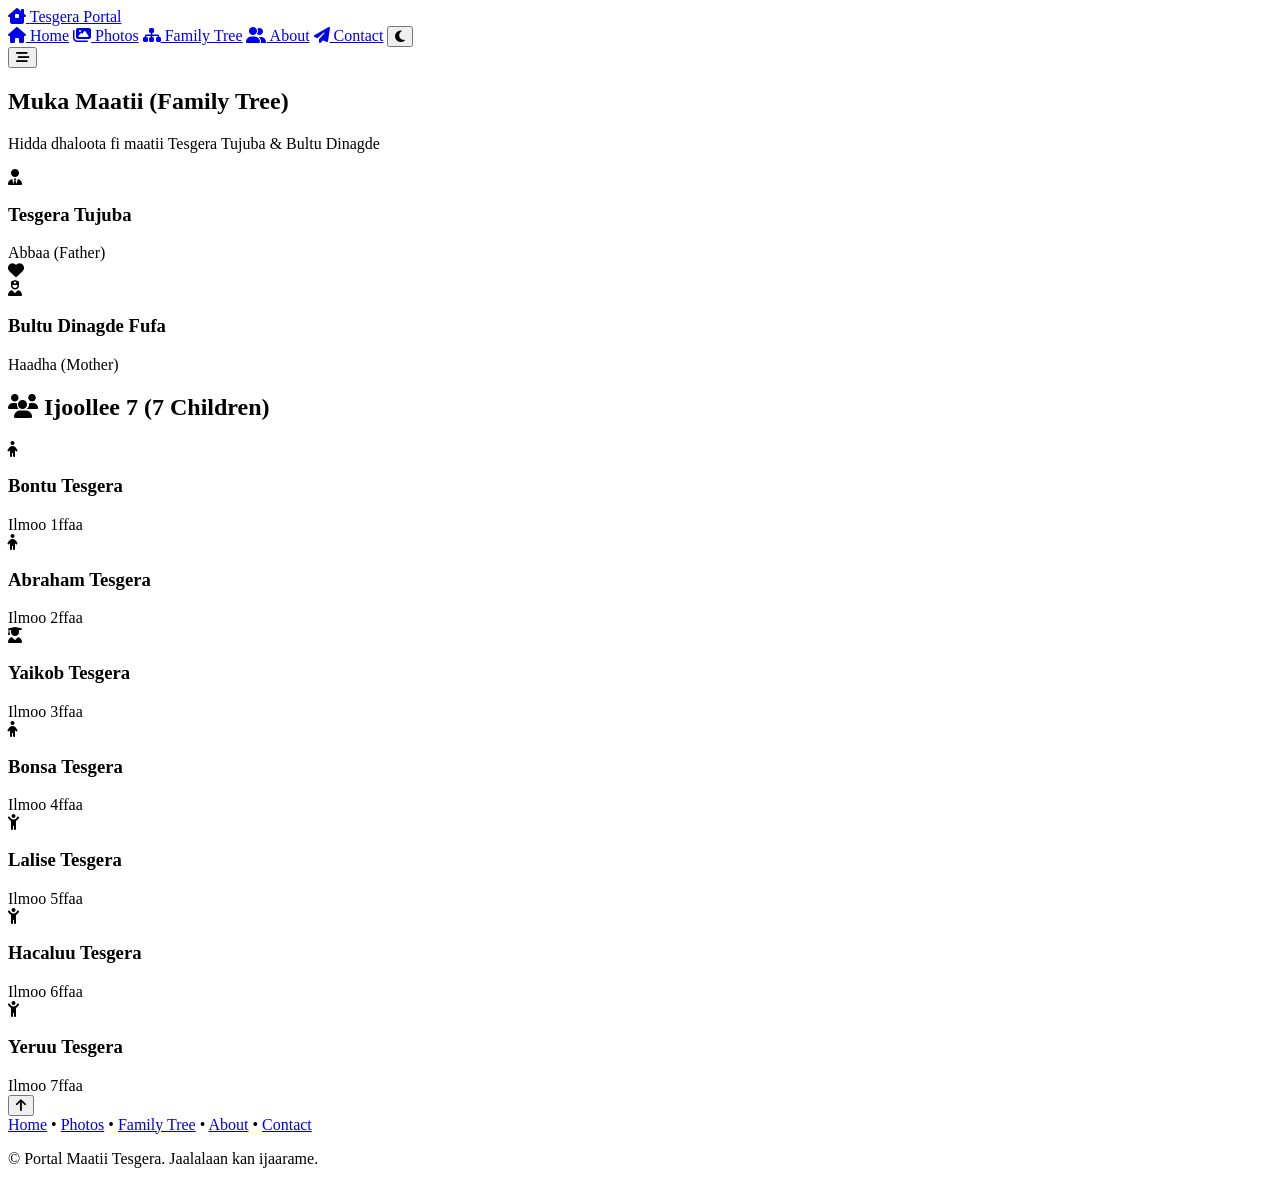
==== tree.html @ 03f7f38f "uploaded" ====
<!DOCTYPE html>
<html lang="om" data-theme="dark">
<head>
  <meta charset="UTF-8">
  <meta name="viewport" content="width=device-width, initial-scale=1.0, maximum-scale=1.0, user-scalable=no">
  <title>Tesgera Family Portal | Family Tree</title>
  
  <!-- Font Awesome Icons -->
  <link rel="stylesheet" href="https://cdnjs.cloudflare.com/ajax/libs/font-awesome/6.4.0/css/all.min.css">
  
  <!-- Google Fonts -->
  <link rel="preconnect" href="https://fonts.googleapis.com">
  <link rel="preconnect" href="https://fonts.gstatic.com" crossorigin>
  <link href="https://fonts.googleapis.com/css2?family=Plus+Jakarta+Sans:wght@400;500;600;700;800&display=swap" rel="stylesheet">
  
  <!-- Main Stylesheet -->
  <link rel="stylesheet" href="css/style.css">
</head>
<body>

  <!-- ==========================================================================
       1. HEADER & NAVIGATION
       ========================================================================== -->
  <header class="header">
    <a href="index.html" class="logo">
      <i class="fas fa-house-chimney-window"></i>
      <span>Tesgera</span> Portal
    </a>

    <!-- Navigation Links -->
    <nav id="navbar" class="navbar">
      <a href="index.html" class="nav-link"><i class="fas fa-home"></i> Home</a>
      <a href="photo.html" class="nav-link"><i class="fas fa-images"></i> Photos</a>
      <a href="tree.html" class="nav-link active"><i class="fas fa-sitemap"></i> Family Tree</a>
      <a href="about.html" class="nav-link"><i class="fas fa-user-group"></i> About</a>
      <a href="contact.html" class="nav-link"><i class="fas fa-paper-plane"></i> Contact</a>
      
      <!-- Click-to-Toggle Theme Button -->
      <button id="theme-toggle-btn" class="theme-toggle-btn" aria-label="Toggle Theme">
        <i class="fas fa-moon" id="theme-icon"></i>
        <span id="theme-text"></span>
      </button>
    </nav>

    <!-- Mobile Navigation Toggle Button -->
    <button id="menu-toggle" class="menu-toggle" aria-label="Toggle Menu">
      <i class="fas fa-bars-staggered"></i>
    </button>
  </header>

  <!-- ==========================================================================
       2. INTERACTIVE FAMILY TREE CONTAINER
       ========================================================================== -->
  <main class="container">
    <section class="tree-wrapper">
      
      <div class="section-header center">
        <h1 class="section-title">Muka Maatii (Family Tree)</h1>
        <p class="section-desc">Hidda dhaloota fi maatii Tesgera Tujuba & Bultu Dinagde</p>
      </div>

      <!-- Family Tree Hierarchy Structure -->
      <div class="tree-container">
        
        <!-- Parent Generation (Roots) -->
        <div class="tree-level parents-level">
          <!-- Father -->
          <div class="tree-card parent-card primary">
            <div class="avatar">
              <img src="images/Father.jpg" alt="Tesgera Tujuba" onerror="this.style.display='none'; this.nextElementSibling.style.display='flex';">
              <i class="fas fa-user-tie" style="display:none;"></i>
            </div>
            <div class="card-info">
              <h3>Tesgera Tujuba</h3>
              <span class="relation-tag">Abbaa (Father)</span>
            </div>
          </div>

          <div class="family-union-badge" title="Jaalala Maatii">
            <i class="fas fa-heart"></i>
          </div>

          <!-- Mother -->
          <div class="tree-card parent-card secondary">
            <div class="avatar">
              <img src="images/Mother.jpg" alt="Bultu Dinagde Fufa" onerror="this.style.display='none'; this.nextElementSibling.style.display='flex';">
              <i class="fas fa-user-nurse" style="display:none;"></i>
            </div>
            <div class="card-info">
              <h3>Bultu Dinagde Fufa</h3>
              <span class="relation-tag">Haadha (Mother)</span>
            </div>
          </div>
        </div>

        <!-- Connecting Visual Line -->
        <div class="tree-connector-line"></div>

        <!-- Children Generation Grid (7 Children) -->
        <div class="tree-level children-level">
          <h2 class="level-title"><i class="fas fa-users"></i> Ijoollee 7 (7 Children)</h2>
          
          <div class="children-grid">
            
            <!-- Child 1: Bontu -->
            <div class="tree-card child-card">
              <div class="avatar">
                <img src="images/chil11.jpg" alt="Bontu Tesgera" onerror="this.style.display='none'; this.nextElementSibling.style.display='flex';">
                <i class="fas fa-child" style="display:none;"></i>
              </div>
              <div class="card-info">
                <h3>Bontu Tesgera</h3>
                <span class="child-tag">Ilmoo 1ffaa</span>
              </div>
            </div>

            <!-- Child 2: Abraham -->
            <div class="tree-card child-card">
              <div class="avatar">
                <img src="images/chil2.jpg" alt="Abraham Tesgera" onerror="this.style.display='none'; this.nextElementSibling.style.display='flex';">
                <i class="fas fa-child" style="display:none;"></i>
              </div>
              <div class="card-info">
                <h3>Abraham Tesgera</h3>
                <span class="child-tag">Ilmoo 2ffaa</span>
              </div>
            </div>

            <!-- Child 3: Yaikob -->
            <div class="tree-card child-card">
              <div class="avatar">
                <img src="images/child1.jpg" alt="Yaikob Tesgera" onerror="this.style.display='none'; this.nextElementSibling.style.display='flex';">
                <i class="fas fa-user-graduate" style="display:none;"></i>
              </div>
              <div class="card-info">
                <h3>Yaikob Tesgera</h3>
                <span class="child-tag">Ilmoo 3ffaa</span>
              </div>
            </div>

            <!-- Child 4: Bonsa -->
            <div class="tree-card child-card">
              <div class="avatar">
                <img src="images/child4.jpg" alt="Bonsa Tesgera" onerror="this.style.display='none'; this.nextElementSibling.style.display='flex';">
                <i class="fas fa-child" style="display:none;"></i>
              </div>
              <div class="card-info">
                <h3>Bonsa Tesgera</h3>
                <span class="child-tag">Ilmoo 4ffaa</span>
              </div>
            </div>

            <!-- Child 5: Lalise -->
            <div class="tree-card child-card">
              <div class="avatar">
                <img src="images/ch5.jpg" alt="Lalise Tesgera" onerror="this.style.display='none'; this.nextElementSibling.style.display='flex';">
                <i class="fas fa-child-reaching" style="display:none;"></i>
              </div>
              <div class="card-info">
                <h3>Lalise Tesgera</h3>
                <span class="child-tag">Ilmoo 5ffaa</span>
              </div>
            </div>

            <!-- Child 6: Hacaluu -->
            <div class="tree-card child-card">
              <div class="avatar">
                <img src="images/child7.jpg" alt="Hacaluu Tesgera" onerror="this.style.display='none'; this.nextElementSibling.style.display='flex';">
                <i class="fas fa-child-reaching" style="display:none;"></i>
              </div>
              <div class="card-info">
                <h3>Hacaluu Tesgera</h3>
                <span class="child-tag">Ilmoo 6ffaa</span>
              </div>
            </div>

            <!-- Child 7: Yeruu -->
            <div class="tree-card child-card">
              <div class="avatar">
                <img src="images/child7.jpg" alt="Yeruu Tesgera" onerror="this.style.display='none'; this.nextElementSibling.style.display='flex';">
                <i class="fas fa-child-reaching" style="display:none;"></i>
              </div>
              <div class="card-info">
                <h3>Yeruu Tesgera</h3>
                <span class="child-tag">Ilmoo 7ffaa</span>
              </div>
            </div>

          </div>
        </div>

      </div>
    </section>
  </main>

  <!-- Floating Back-to-Top Button -->
  <button id="scrollTopBtn" title="Gara irraatti deebi'i"><i class="fas fa-arrow-up"></i></button>

  <!-- ==========================================================================
       3. FOOTER
       ========================================================================== -->
  <footer class="footer">
    <div class="footer-links">
      <a href="index.html">Home</a> • 
      <a href="photo.html">Photos</a> • 
      <a href="tree.html">Family Tree</a> • 
      <a href="about.html">About</a> • 
      <a href="contact.html">Contact</a>
    </div>
    <p>&copy; <span id="jabaa-year"></span> Portal Maatii Tesgera. Jaalalaan kan ijaarame.</p>
  </footer>

  <script src="js/family.js"></script>
</body>
</html>
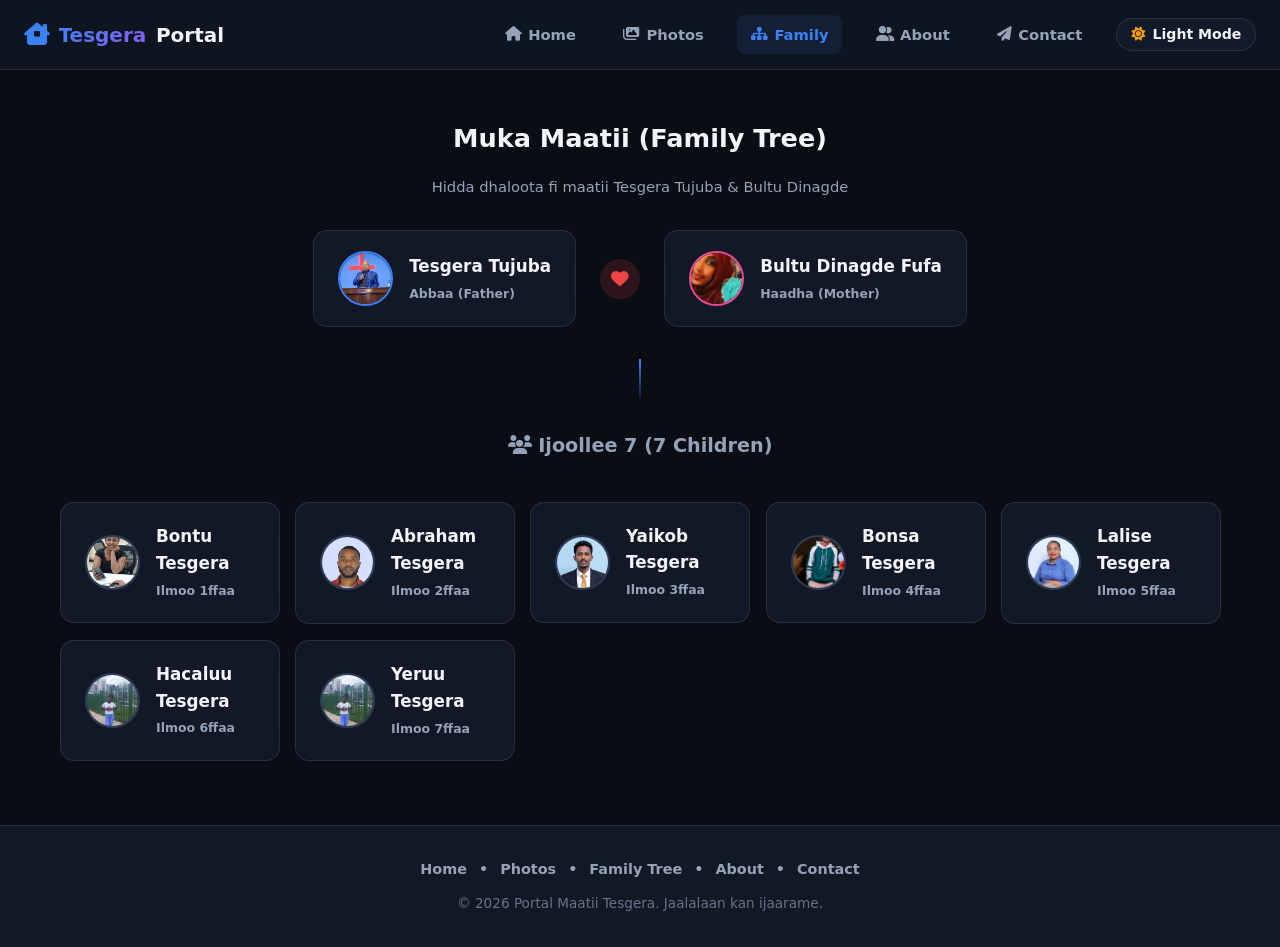
==== commit 42fadd20: "Fix HTML formatting and structure in tree.html" ====
--- a/tree.html
+++ b/tree.html
@@ -31,7 +31,7 @@
     <nav id="navbar" class="navbar">
       <a href="index.html" class="nav-link"><i class="fas fa-home"></i> Home</a>
       <a href="photo.html" class="nav-link"><i class="fas fa-images"></i> Photos</a>
-      <a href="tree.html" class="nav-link active"><i class="fas fa-sitemap"></i> Family Tree</a>
+      <a href="tree.html" class="nav-link active"><i class="fas fa-sitemap"></i> Family</a>
       <a href="about.html" class="nav-link"><i class="fas fa-user-group"></i> About</a>
       <a href="contact.html" class="nav-link"><i class="fas fa-paper-plane"></i> Contact</a>
       
@@ -212,4 +212,4 @@
 
   <script src="js/family.js"></script>
 </body>
-</html>+</html>
--- a/css/style.css
+++ b/css/style.css
@@ -0,0 +1,997 @@
+/* ==========================================================================
+   1. CSS VARIABLES & THEME SETUP
+   ========================================================================== */
+:root {
+  /* Color Palette - Dark Default */
+  --bg-primary: #0a0d14;
+  --bg-secondary: #121824;
+  --bg-card: rgba(22, 30, 46, 0.7);
+  --bg-glass: rgba(18, 24, 36, 0.75);
+  --border-color: rgba(255, 255, 255, 0.1);
+  --border-hover: rgba(59, 130, 246, 0.5);
+  
+  --text-primary: #f1f5f9;
+  --text-secondary: #94a3b8;
+  --text-muted: #64748b;
+
+  --accent-primary: #3b82f6;
+  --accent-color: #3b82f6;
+  --accent-hover: #2563eb;
+  --accent-glow: rgba(59, 130, 246, 0.25);
+  --accent-gradient: linear-gradient(135deg, #3b82f6 0%, #8b5cf6 100%);
+  --accent-danger: #ef4444;
+
+  /* Typography & Structure */
+  --font-main: 'Plus Jakarta Sans', system-ui, -apple-system, sans-serif;
+  --radius-sm: 8px;
+  --radius-md: 14px;
+  --radius-lg: 20px;
+  --radius-full: 9999px;
+  --shadow-sm: 0 4px 12px rgba(0, 0, 0, 0.15);
+  --shadow-lg: 0 12px 32px rgba(0, 0, 0, 0.35);
+
+  --header-height: 70px;
+  --transition-fast: 0.2s ease;
+  --transition-normal: 0.3s cubic-bezier(0.4, 0, 0.2, 1);
+}
+
+/* Light Theme Override */
+[data-theme="light"] {
+  --bg-primary: #f8fafc;
+  --bg-secondary: #ffffff;
+  --bg-card: rgba(255, 255, 255, 0.85);
+  --bg-glass: rgba(255, 255, 255, 0.8);
+  --border-color: rgba(0, 0, 0, 0.08);
+  --border-hover: rgba(59, 130, 246, 0.4);
+
+  --text-primary: #0f172a;
+  --text-secondary: #475569;
+  --text-muted: #94a3b8;
+
+  --shadow-sm: 0 4px 12px rgba(0, 0, 0, 0.05);
+  --shadow-lg: 0 12px 32px rgba(0, 0, 0, 0.1);
+}
+
+/* Global Resets */
+*, *::before, *::after {
+  box-sizing: border-box;
+  margin: 0;
+  padding: 0;
+}
+
+html {
+  scroll-behavior: smooth;
+  font-size: 16px;
+}
+
+body {
+  font-family: var(--font-main);
+  background-color: var(--bg-primary);
+  color: var(--text-primary);
+  line-height: 1.6;
+  min-height: 100vh;
+  display: flex;
+  flex-direction: column;
+  transition: background-color var(--transition-normal), color var(--transition-normal);
+  overflow-x: hidden;
+}
+
+a {
+  color: inherit;
+  text-decoration: none;
+}
+
+button {
+  font-family: inherit;
+  cursor: pointer;
+  border: none;
+  background: none;
+}
+
+/* ==========================================================================
+   2. HEADER & GLASSMORPHISM NAVIGATION
+   ========================================================================== */
+.header {
+  position: fixed;
+  top: 0;
+  left: 0;
+  right: 0;
+  height: var(--header-height);
+  background: var(--bg-glass);
+  backdrop-filter: blur(16px);
+  -webkit-backdrop-filter: blur(16px);
+  border-bottom: 1px solid var(--border-color);
+  display: flex;
+  align-items: center;
+  justify-content: space-between;
+  padding: 0 1.5rem;
+  z-index: 1000;
+  transition: background var(--transition-normal), border-color var(--transition-normal);
+}
+
+.logo {
+  display: flex;
+  align-items: center;
+  gap: 0.6rem;
+  font-weight: 800;
+  font-size: 1.25rem;
+  color: var(--text-primary);
+}
+
+.logo i {
+  color: var(--accent-primary);
+  font-size: 1.4rem;
+}
+
+.logo span {
+  background: var(--accent-gradient);
+  -webkit-background-clip: text;
+  -webkit-text-fill-color: transparent;
+}
+
+.navbar {
+  display: flex;
+  align-items: center;
+  gap: 1.25rem;
+}
+
+.nav-link {
+  display: flex;
+  align-items: center;
+  gap: 0.4rem;
+  font-weight: 600;
+  font-size: 0.92rem;
+  color: var(--text-secondary);
+  padding: 0.5rem 0.85rem;
+  border-radius: var(--radius-sm);
+  transition: all var(--transition-fast);
+}
+
+.nav-link:hover, .nav-link.active {
+  color: var(--accent-primary);
+  background: rgba(59, 130, 246, 0.1);
+}
+
+/* Theme Toggle Button */
+.theme-toggle-btn {
+  display: flex;
+  align-items: center;
+  gap: 0.5rem;
+  padding: 0.45rem 0.85rem;
+  border-radius: var(--radius-full);
+  background: var(--bg-card);
+  border: 1px solid var(--border-color);
+  color: var(--text-primary);
+  font-size: 0.88rem;
+  font-weight: 600;
+  transition: all var(--transition-fast);
+}
+
+.theme-toggle-btn:hover {
+  border-color: var(--accent-primary);
+  box-shadow: 0 0 12px var(--accent-glow);
+}
+
+.theme-toggle-btn i {
+  color: #f59e0b;
+}
+
+.menu-toggle {
+  display: none;
+  font-size: 1.3rem;
+  color: var(--text-primary);
+}
+
+/* ==========================================================================
+   3. HERO & QUICK CARDS SECTION
+   ========================================================================== */
+.container {
+  max-width: 1200px;
+  margin: 0 auto;
+  padding: calc(var(--header-height) + 2rem) 1.25rem 3rem;
+  width: 100%;
+  flex: 1;
+}
+
+.hero-section {
+  text-align: center;
+  padding: 2.5rem 1rem;
+  margin-bottom: 2rem;
+}
+
+.hero-badge {
+  display: inline-flex;
+  align-items: center;
+  gap: 0.5rem;
+  padding: 0.4rem 1rem;
+  border-radius: var(--radius-full);
+  background: rgba(59, 130, 246, 0.12);
+  border: 1px solid rgba(59, 130, 246, 0.3);
+  color: var(--accent-primary);
+  font-size: 0.85rem;
+  font-weight: 700;
+  margin-bottom: 1.25rem;
+}
+
+.hero-title {
+  font-size: clamp(1.8rem, 4vw, 2.8rem);
+  font-weight: 800;
+  line-height: 1.2;
+  margin-bottom: 1rem;
+}
+
+.hero-title span {
+  background: var(--accent-gradient);
+  -webkit-background-clip: text;
+  -webkit-text-fill-color: transparent;
+}
+
+.hero-subtitle {
+  font-size: 1.05rem;
+  color: var(--text-secondary);
+  max-width: 650px;
+  margin: 0 auto 2rem;
+}
+
+.hero-cta {
+  display: flex;
+  justify-content: center;
+  gap: 1rem;
+  flex-wrap: wrap;
+}
+
+.btn {
+  display: inline-flex;
+  align-items: center;
+  gap: 0.5rem;
+  padding: 0.75rem 1.5rem;
+  border-radius: var(--radius-md);
+  font-weight: 700;
+  font-size: 0.95rem;
+  transition: all var(--transition-fast);
+}
+
+.btn-primary {
+  background: var(--accent-gradient);
+  color: #ffffff;
+  box-shadow: var(--shadow-sm);
+}
+
+.btn-primary:hover {
+  transform: translateY(-2px);
+  box-shadow: 0 6px 20px var(--accent-glow);
+}
+
+.btn-secondary {
+  background: var(--bg-card);
+  border: 1px solid var(--border-color);
+  color: var(--text-primary);
+}
+
+.btn-secondary:hover {
+  border-color: var(--border-hover);
+  background: var(--bg-secondary);
+}
+
+.quick-info-grid {
+  display: grid;
+  grid-template-columns: repeat(auto-fit, minmax(280px, 1fr));
+  gap: 1.25rem;
+  margin-bottom: 3rem;
+}
+
+.info-card {
+  background: var(--bg-card);
+  border: 1px solid var(--border-color);
+  padding: 1.5rem;
+  border-radius: var(--radius-md);
+  text-align: center;
+  backdrop-filter: blur(10px);
+  transition: all var(--transition-fast);
+}
+
+.info-card:hover {
+  border-color: var(--border-hover);
+  transform: translateY(-4px);
+}
+
+.info-card i {
+  font-size: 2rem;
+  color: var(--accent-primary);
+  margin-bottom: 0.75rem;
+}
+
+.info-card h3 {
+  font-size: 1.2rem;
+  margin-bottom: 0.4rem;
+}
+
+.info-card p {
+  color: var(--text-secondary);
+  font-size: 0.9rem;
+}
+
+/* ==========================================================================
+   4. PHOTO GALLERY & 4-COLUMN MOBILE MATRIX
+   ========================================================================== */
+.gallery-wrapper {
+  margin-top: 1rem;
+}
+
+.section-header {
+  display: flex;
+  justify-content: space-between;
+  align-items: flex-end;
+  gap: 1rem;
+  margin-bottom: 1.5rem;
+  flex-wrap: wrap;
+}
+
+.section-header.center {
+  text-align: center;
+  flex-direction: column;
+  align-items: center;
+}
+
+.section-title {
+  font-size: 1.6rem;
+  font-weight: 800;
+}
+
+.section-desc {
+  color: var(--text-secondary);
+  font-size: 0.92rem;
+}
+
+.search-box {
+  position: relative;
+  min-width: 260px;
+}
+
+.search-box i {
+  position: absolute;
+  left: 1rem;
+  top: 50%;
+  transform: translateY(-50%);
+  color: var(--text-muted);
+}
+
+.search-box input {
+  width: 100%;
+  padding: 0.65rem 1rem 0.65rem 2.5rem;
+  border-radius: var(--radius-full);
+  background: var(--bg-card);
+  border: 1px solid var(--border-color);
+  color: var(--text-primary);
+  font-size: 0.9rem;
+  outline: none;
+  transition: border-color var(--transition-fast);
+}
+
+.search-box input:focus {
+  border-color: var(--accent-primary);
+}
+
+.controls-section {
+  display: flex;
+  align-items: center;
+  justify-content: space-between;
+  background: var(--bg-card);
+  border: 1px solid var(--border-color);
+  padding: 0.85rem 1.25rem;
+  border-radius: var(--radius-md);
+  margin-bottom: 1.5rem;
+}
+
+.counter-badge {
+  font-weight: 700;
+  font-size: 0.9rem;
+  color: var(--text-secondary);
+}
+
+.counter-badge span {
+  color: var(--accent-primary);
+}
+
+.upload-actions {
+  display: flex;
+  gap: 0.75rem;
+}
+
+.upload-btn-label {
+  display: inline-flex;
+  align-items: center;
+  gap: 0.4rem;
+  padding: 0.5rem 1rem;
+  border-radius: var(--radius-sm);
+  background: var(--accent-primary);
+  color: #ffffff;
+  font-weight: 700;
+  font-size: 0.85rem;
+  cursor: pointer;
+  transition: background var(--transition-fast);
+}
+
+.upload-btn-label:hover {
+  background: var(--accent-hover);
+}
+
+.upload-btn-label.camera-btn {
+  background: rgba(139, 92, 246, 0.2);
+  border: 1px solid rgba(139, 92, 246, 0.4);
+  color: #a78bfa;
+}
+
+.controls-section input[type="file"] {
+  display: none;
+}
+
+/* Gallery Grid System */
+.family-gallery {
+  display: grid;
+  grid-template-columns: repeat(auto-fill, minmax(220px, 1fr));
+  gap: 1rem;
+}
+
+.gallery-item {
+  position: relative;
+  aspect-ratio: 1 / 1;
+  border-radius: var(--radius-md);
+  overflow: hidden;
+  background: var(--bg-card);
+  border: 1px solid var(--border-color);
+  cursor: pointer;
+  transition: all var(--transition-fast);
+}
+
+.gallery-item:hover {
+  transform: scale(1.02);
+  border-color: var(--accent-primary);
+  box-shadow: var(--shadow-sm);
+}
+
+.gallery-item img {
+  width: 100%;
+  height: 100%;
+  object-fit: cover;
+  transition: transform var(--transition-normal);
+}
+
+.gallery-item:hover img {
+  transform: scale(1.08);
+}
+
+/* ==========================================================================
+   5. FAMILY TREE CARDS & CONNECTOR LINES
+   ========================================================================== */
+.tree-wrapper {
+  padding: 1rem 0;
+}
+
+.tree-container {
+  display: flex;
+  flex-direction: column;
+  align-items: center;
+  gap: 2rem;
+  margin-top: 2rem;
+}
+
+.tree-level {
+  display: flex;
+  align-items: center;
+  justify-content: center;
+  gap: 1.5rem;
+  width: 100%;
+  flex-wrap: wrap;
+}
+
+.tree-card {
+  background: var(--bg-card);
+  border: 1px solid var(--border-color);
+  padding: 1.25rem 1.5rem;
+  border-radius: var(--radius-md);
+  display: flex;
+  align-items: center;
+  gap: 1rem;
+  min-width: 220px;
+  backdrop-filter: blur(12px);
+  transition: all var(--transition-fast);
+}
+
+.tree-card:hover {
+  border-color: var(--accent-primary);
+  transform: translateY(-3px);
+  box-shadow: var(--shadow-sm);
+}
+
+.tree-card .avatar {
+  width: 55px;
+  height: 55px;
+  border-radius: var(--radius-full);
+  background: rgba(59, 130, 246, 0.15);
+  color: var(--accent-primary);
+  display: flex;
+  align-items: center;
+  justify-content: center;
+  font-size: 1.3rem;
+  overflow: hidden;
+  flex-shrink: 0;
+  border: 2px solid var(--border-color);
+}
+
+.tree-card .avatar img {
+  width: 100%;
+  height: 100%;
+  object-fit: cover;
+}
+
+.tree-card.parent-card.primary .avatar {
+  border-color: var(--accent-primary);
+}
+
+.tree-card.parent-card.secondary .avatar {
+  border-color: #ec4899;
+}
+
+.card-info h3 {
+  font-size: 1.05rem;
+  font-weight: 700;
+}
+
+.relation-tag, .child-tag {
+  font-size: 0.78rem;
+  color: var(--text-secondary);
+  font-weight: 600;
+}
+
+.family-union-badge {
+  width: 40px;
+  height: 40px;
+  border-radius: var(--radius-full);
+  background: rgba(239, 68, 68, 0.15);
+  color: var(--accent-danger);
+  display: flex;
+  align-items: center;
+  justify-content: center;
+  font-size: 1.1rem;
+}
+
+.tree-connector-line {
+  width: 2px;
+  height: 40px;
+  background: linear-gradient(to bottom, var(--accent-primary), rgba(59, 130, 246, 0.1));
+}
+
+.level-title {
+  width: 100%;
+  text-align: center;
+  font-size: 1.2rem;
+  color: var(--text-secondary);
+  margin-bottom: 1rem;
+}
+
+.children-grid {
+  display: grid;
+  grid-template-columns: repeat(auto-fit, minmax(200px, 1fr));
+  gap: 1rem;
+  width: 100%;
+}
+
+/* ==========================================================================
+   6. ABOUT & CONTACT CARDS
+   ========================================================================== */
+.about-card-container, .contact-grid {
+  display: grid;
+  grid-template-columns: repeat(auto-fit, minmax(300px, 1fr));
+  gap: 1.5rem;
+  margin-top: 2rem;
+}
+
+.about-card, .contact-info-card, .contact-form {
+  background: var(--bg-card);
+  border: 1px solid var(--border-color);
+  padding: 1.75rem;
+  border-radius: var(--radius-lg);
+  backdrop-filter: blur(12px);
+}
+
+.about-card .card-icon {
+  font-size: 2rem;
+  color: var(--accent-primary);
+  margin-bottom: 1rem;
+}
+
+.about-card h2, .contact-info-card h2 {
+  font-size: 1.3rem;
+  margin-bottom: 1rem;
+}
+
+.values-list {
+  list-style: none;
+  margin-top: 1rem;
+}
+
+.values-list li {
+  display: flex;
+  align-items: center;
+  gap: 0.6rem;
+  margin-bottom: 0.75rem;
+  color: var(--text-secondary);
+}
+
+.values-list li i {
+  color: var(--accent-primary);
+}
+
+/* Contact Form Styling */
+.form-group {
+  margin-bottom: 1.25rem;
+}
+
+.form-group label {
+  display: flex;
+  align-items: center;
+  gap: 0.4rem;
+  font-size: 0.88rem;
+  font-weight: 600;
+  margin-bottom: 0.4rem;
+  color: var(--text-secondary);
+}
+
+.form-group input, .form-group textarea {
+  width: 100%;
+  padding: 0.75rem 1rem;
+  border-radius: var(--radius-sm);
+  background: var(--bg-secondary);
+  border: 1px solid var(--border-color);
+  color: var(--text-primary);
+  font-family: inherit;
+  font-size: 0.92rem;
+  outline: none;
+  transition: border-color var(--transition-fast);
+}
+
+.form-group input:focus, .form-group textarea:focus {
+  border-color: var(--accent-primary);
+}
+
+.btn-block {
+  width: 100%;
+  justify-content: center;
+}
+
+.info-item {
+  display: flex;
+  align-items: center;
+  gap: 1rem;
+  margin-top: 1.25rem;
+}
+
+.info-item i {
+  font-size: 1.4rem;
+  color: var(--accent-primary);
+}
+
+/* ==========================================================================
+   7. LIGHTBOX MODAL & SCROLL-TOP BUTTON
+   ========================================================================== */
+.lightbox-modal {
+  position: fixed;
+  inset: 0;
+  background: rgba(10, 13, 20, 0.92);
+  backdrop-filter: blur(20px);
+  z-index: 2000;
+  display: none;
+  flex-direction: column;
+  justify-content: space-between;
+  padding: 1rem;
+}
+
+.lightbox-modal.active {
+  display: flex;
+}
+
+.lightbox-top-bar {
+  display: flex;
+  justify-content: space-between;
+  align-items: center;
+  color: #ffffff;
+}
+
+.lightbox-counter {
+  font-weight: 700;
+  font-size: 0.95rem;
+}
+
+.lightbox-action-group {
+  display: flex;
+  gap: 0.5rem;
+}
+
+.lb-btn {
+  width: 40px;
+  height: 40px;
+  border-radius: var(--radius-full);
+  background: rgba(255, 255, 255, 0.1);
+  color: #ffffff;
+  display: flex;
+  align-items: center;
+  justify-content: center;
+  font-size: 1.1rem;
+  transition: background var(--transition-fast);
+}
+
+.lb-btn:hover {
+  background: rgba(255, 255, 255, 0.25);
+}
+
+.lb-btn.danger:hover {
+  background: var(--accent-danger);
+}
+
+.lb-stage {
+  flex: 1;
+  display: flex;
+  align-items: center;
+  justify-content: space-between;
+  position: relative;
+  overflow: hidden;
+}
+
+.lb-stage img {
+  max-width: 90%;
+  max-height: 80vh;
+  object-fit: contain;
+  margin: 0 auto;
+  border-radius: var(--radius-md);
+  transition: transform var(--transition-fast);
+}
+
+.lb-nav-btn {
+  width: 48px;
+  height: 48px;
+  border-radius: var(--radius-full);
+  background: rgba(255, 255, 255, 0.15);
+  color: #ffffff;
+  font-size: 1.2rem;
+  display: flex;
+  align-items: center;
+  justify-content: center;
+  transition: background var(--transition-fast);
+}
+
+.lb-nav-btn:hover {
+  background: rgba(255, 255, 255, 0.3);
+}
+
+#scrollTopBtn {
+  position: fixed;
+  bottom: 2rem;
+  right: 2rem;
+  width: 46px;
+  height: 46px;
+  border-radius: var(--radius-full);
+  background: var(--accent-primary);
+  color: #ffffff;
+  box-shadow: var(--shadow-lg);
+  display: none;
+  align-items: center;
+  justify-content: center;
+  font-size: 1.1rem;
+  z-index: 900;
+  transition: all var(--transition-fast);
+}
+
+#scrollTopBtn:hover {
+  transform: translateY(-3px);
+  background: var(--accent-hover);
+}
+
+/* ==========================================================================
+   8. FOOTER & RESPONSIVE BREAKPOINTS
+   ========================================================================== */
+.footer {
+  background: var(--bg-secondary);
+  border-top: 1px solid var(--border-color);
+  padding: 2rem 1.25rem;
+  text-align: center;
+  margin-top: auto;
+}
+
+.footer-links {
+  display: flex;
+  justify-content: center;
+  gap: 0.75rem;
+  font-weight: 600;
+  font-size: 0.9rem;
+  color: var(--text-secondary);
+  margin-bottom: 0.75rem;
+}
+
+.footer p {
+  color: var(--text-muted);
+  font-size: 0.85rem;
+}
+
+/* Mobile Responsiveness */
+@media (max-width: 768px) {
+  .menu-toggle {
+    display: block;
+  }
+
+  .navbar {
+    position: fixed;
+    top: var(--header-height);
+    left: 0;
+    right: 0;
+    background: var(--bg-glass);
+    backdrop-filter: blur(20px);
+    border-bottom: 1px solid var(--border-color);
+    flex-direction: column;
+    padding: 1.5rem;
+    gap: 1rem;
+    display: none;
+  }
+
+  .navbar.active {
+    display: flex;
+  }
+
+  /* Native 4-Column Mobile Photo Matrix */
+  .family-gallery {
+    grid-template-columns: repeat(4, 1fr);
+    gap: 0.35rem;
+  }
+
+  .gallery-item {
+    border-radius: var(--radius-sm);
+  }
+
+  .tree-level {
+    flex-direction: column;
+  }
+
+  .lb-nav-btn {
+    position: absolute;
+    top: 50%;
+    transform: translateY(-50%);
+    z-index: 10;
+  }
+
+  #prevImgBtn { left: 0.5rem; }
+  #nextImgBtn { right: 0.5rem; }
+}
+
+/* Featured Pillars Grid */
+.featured-pillars-grid {
+  display: grid;
+  grid-template-columns: repeat(auto-fit, minmax(240px, 1fr));
+  gap: 2rem;
+  margin: 2.5rem 0 1.5rem;
+}
+
+.pillar-card {
+  background: var(--bg-card);
+  border: 1px solid var(--border-color);
+  border-radius: 16px;
+  padding: 1.5rem;
+  text-align: center;
+  position: relative;
+  box-shadow: 0 10px 25px rgba(0,0,0,0.1);
+  transition: transform 0.3s ease;
+}
+
+.pillar-card:hover {
+  transform: translateY(-5px);
+}
+
+.pillar-img-container {
+  width: 140px;
+  height: 140px;
+  margin: 0 auto 1rem;
+  border-radius: 50%;
+  overflow: hidden;
+  border: 3px solid var(--accent-color);
+}
+
+.pillar-img-container img {
+  width: 100%;
+  height: 100%;
+  object-fit: cover;
+}
+
+.pillar-card h3 {
+  font-size: 1.15rem;
+  color: var(--text-primary);
+  margin-bottom: 0.25rem;
+}
+
+.pillar-role {
+  font-size: 0.85rem;
+  color: var(--accent-color);
+  font-weight: 600;
+  text-transform: uppercase;
+  letter-spacing: 0.5px;
+}
+
+.highlight-pillar {
+  border-color: #f59e0b;
+}
+
+/* Timeline & Guestbook Extended Styles */
+.timeline-container {
+  position: relative;
+  max-width: 800px;
+  margin: 2rem auto;
+  padding-left: 2rem;
+  border-left: 2px solid var(--accent-primary);
+}
+
+.timeline-item {
+  position: relative;
+  margin-bottom: 2rem;
+}
+
+.timeline-dot {
+  position: absolute;
+  left: -2.35rem;
+  top: 0.25rem;
+  width: 16px;
+  height: 16px;
+  border-radius: 50%;
+  background: var(--accent-primary);
+  border: 3px solid var(--bg-primary);
+}
+
+.timeline-content {
+  background: var(--bg-card);
+  padding: 1.25rem;
+  border-radius: var(--radius-md);
+  border: 1px solid var(--border-color);
+}
+
+.timeline-date {
+  font-size: 0.78rem;
+  font-weight: 700;
+  color: var(--accent-primary);
+  text-transform: uppercase;
+}
+
+.timeline-content h4 {
+  font-size: 1.1rem;
+  margin: 0.3rem 0;
+}
+
+.timeline-content p {
+  color: var(--text-secondary);
+  font-size: 0.9rem;
+}
+
+.guestbook-card {
+  background: var(--bg-card);
+  border: 1px solid var(--border-color);
+  padding: 2rem;
+  border-radius: var(--radius-lg);
+  max-width: 800px;
+  margin: 0 auto;
+}
+
+.wish-list-container {
+  margin-top: 1.5rem;
+  display: flex;
+  flex-direction: column;
+  gap: 0.75rem;
+}
+
+.wish-item {
+  background: var(--bg-secondary);
+  padding: 0.85rem 1.25rem;
+  border-radius: var(--radius-sm);
+  border: 1px solid var(--border-color);
+  font-size: 0.92rem;
+  color: var(--text-secondary);
+}
+
+.wish-item strong {
+  color: var(--text-primary);
+}
